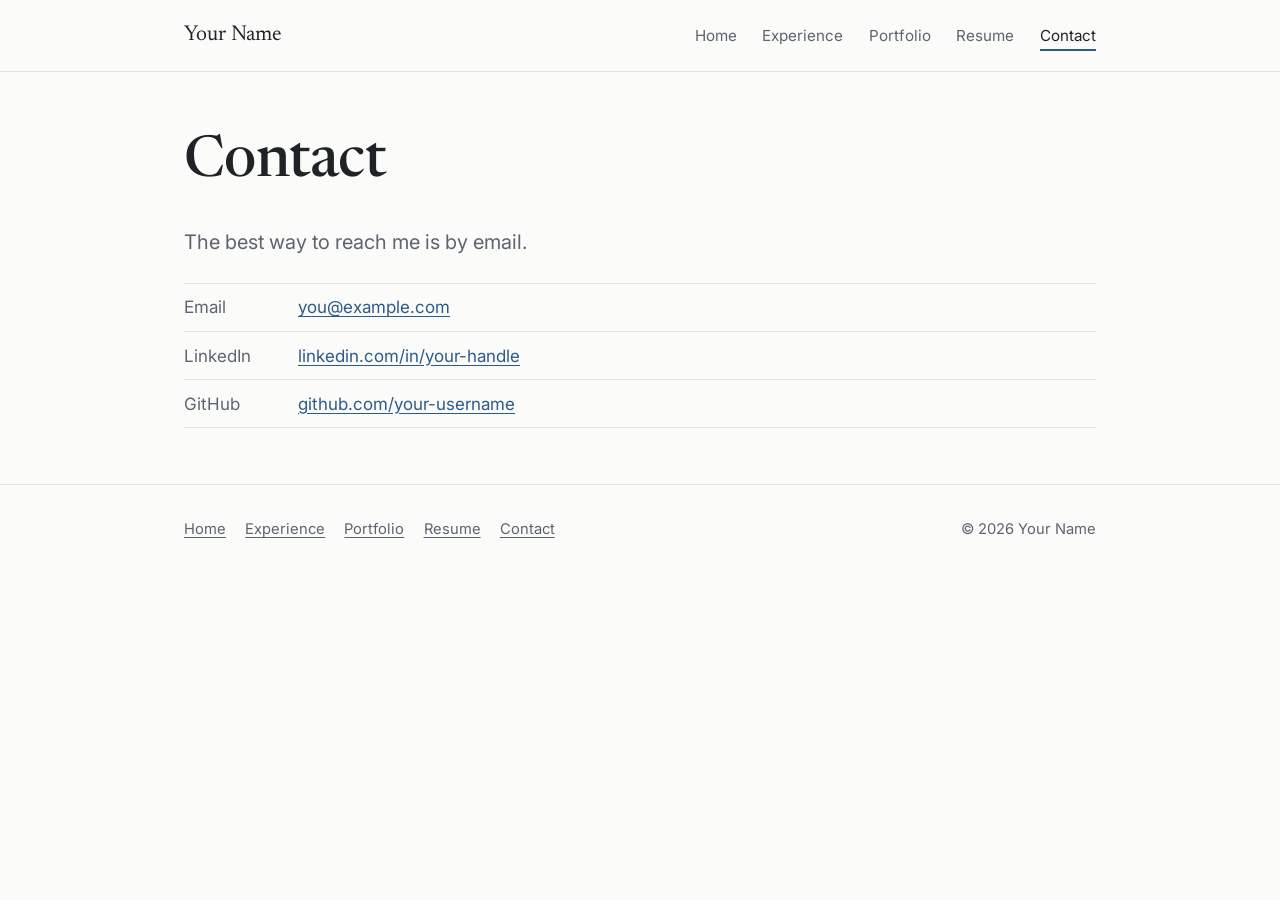
==== contact.html @ 11b72ceb "Add website files" ====
<!DOCTYPE html>
<html lang="en">
<head>
  <meta charset="utf-8">
  <meta name="viewport" content="width=device-width, initial-scale=1">
  <title>Contact — Your Name</title>
  <meta name="description" content="How to get in touch.">
  <meta property="og:title" content="Contact — Your Name">
  <meta property="og:description" content="How to get in touch.">
  <meta property="og:type" content="website">
  <link rel="preconnect" href="https://fonts.googleapis.com">
  <link rel="preconnect" href="https://fonts.gstatic.com" crossorigin>
  <link href="https://fonts.googleapis.com/css2?family=Inter:wght@400;500&family=Newsreader:opsz,wght@6..72,400;6..72,500&display=swap" rel="stylesheet">
  <link rel="stylesheet" href="style.css">
</head>
<body>
  <header class="site-header">
    <div class="wrap">
      <a class="brand" href="index.html">Your Name</a>
      <button class="nav-toggle" aria-expanded="false" aria-controls="site-nav">Menu</button>
      <nav class="site-nav" id="site-nav" aria-label="Main">
      <ul>
        <li><a href="index.html">Home</a></li>
        <li><a href="experience.html">Experience</a></li>
        <li><a href="portfolio.html">Portfolio</a></li>
        <li><a href="resume.html">Resume</a></li>
        <li><a href="contact.html" aria-current="page">Contact</a></li>
      </ul>
      </nav>
    </div>
  </header>

  <main>
    <section>
      <div class="wrap">
        <h1>Contact</h1>
        <p class="lead">The best way to reach me is by email.</p>
        <ul class="contact-list">
          <li><span>Email</span><a href="mailto:you@example.com">you@example.com</a></li>
          <li><span>LinkedIn</span><a href="https://linkedin.com/in/your-handle">linkedin.com/in/your-handle</a></li>
          <li><span>GitHub</span><a href="https://github.com/your-username">github.com/your-username</a></li>
        </ul>
      </div>
    </section>
  </main>

  <footer class="site-footer">
    <div class="wrap">
      <ul>
        <li><a href="index.html">Home</a></li>
        <li><a href="experience.html">Experience</a></li>
        <li><a href="portfolio.html">Portfolio</a></li>
        <li><a href="resume.html">Resume</a></li>
        <li><a href="contact.html">Contact</a></li>
      </ul>
      <p>&copy; <span id="year">2026</span> Your Name</p>
    </div>
  </footer>
  <script src="script.js"></script>
</body>
</html>
---- style.css ----
/* ---------- Tokens ---------- */
:root {
  --bg: #fbfbf9;
  --surface: #f2f2ee;
  --ink: #1f2328;
  --muted: #5d6470;
  --line: #e3e3dd;
  --accent: #2b5b8a;
  --accent-hover: #1d4163;
  --serif: "Newsreader", Georgia, "Times New Roman", serif;
  --sans: "Inter", system-ui, -apple-system, "Segoe UI", Roboto, sans-serif;
  --max: 960px;
}
@media (prefers-color-scheme: dark) {
  :root:not([data-theme="light"]) {
    --bg: #16181b;
    --surface: #1e2125;
    --ink: #e8e8e4;
    --muted: #a0a6b0;
    --line: #2d3136;
    --accent: #7fb0e0;
    --accent-hover: #a6c8ea;
  }
}

/* ---------- Base ---------- */
*, *::before, *::after { box-sizing: border-box; }
html { scroll-behavior: smooth; }
body {
  margin: 0;
  background: var(--bg);
  color: var(--ink);
  font-family: var(--sans);
  font-size: 1.0625rem;
  line-height: 1.65;
  -webkit-font-smoothing: antialiased;
}
img { max-width: 100%; display: block; }
a { color: var(--accent); text-underline-offset: 3px; }
a:hover { color: var(--accent-hover); }
:focus-visible { outline: 2px solid var(--accent); outline-offset: 3px; border-radius: 2px; }

h1, h2, h3 { font-family: var(--serif); font-weight: 500; line-height: 1.2; margin: 0 0 .5em; }
h1 { font-size: clamp(2.4rem, 6vw, 3.6rem); letter-spacing: -0.01em; }
h2 { font-size: 1.8rem; }
h3 { font-size: 1.25rem; }
p { margin: 0 0 1.1em; max-width: 65ch; }
.lead { font-size: 1.25rem; color: var(--muted); }
.muted { color: var(--muted); }

.wrap { max-width: var(--max); margin: 0 auto; padding: 0 1.5rem; }
section { padding: 3.5rem 0; }
section + section { border-top: 1px solid var(--line); }

/* ---------- Header / nav ---------- */
.site-header { border-bottom: 1px solid var(--line); }
.site-header .wrap {
  display: flex; align-items: center; justify-content: space-between;
  gap: 1rem; padding-top: 1.1rem; padding-bottom: 1.1rem;
}
.brand { font-family: var(--serif); font-size: 1.35rem; color: var(--ink); text-decoration: none; }
.site-nav ul { list-style: none; display: flex; gap: 1.6rem; margin: 0; padding: 0; }
.site-nav a { color: var(--muted); text-decoration: none; font-size: .95rem; padding: .25rem 0; border-bottom: 2px solid transparent; }
.site-nav a:hover { color: var(--ink); }
.site-nav a[aria-current="page"] { color: var(--ink); border-bottom-color: var(--accent); }

.nav-toggle {
  display: none; background: none; border: 1px solid var(--line); color: var(--ink);
  font: inherit; font-size: .9rem; padding: .35rem .8rem; border-radius: 6px; cursor: pointer;
}
@media (max-width: 680px) {
  .nav-toggle { display: block; }
  .site-header .wrap { flex-wrap: wrap; }
  .site-nav { width: 100%; display: none; }
  .site-nav.open { display: block; }
  .site-nav ul { flex-direction: column; gap: .4rem; padding: .6rem 0 .2rem; }
}

/* ---------- Home ---------- */
.hero { padding: 4.5rem 0 3.5rem; }
.hero-grid { display: grid; grid-template-columns: 1.3fr 1fr; gap: 3rem; align-items: center; }
.hero-photo { aspect-ratio: 4 / 5; width: 100%; object-fit: cover; border-radius: 8px; background: var(--surface); }
@media (max-width: 780px) {
  .hero-grid { grid-template-columns: 1fr; gap: 2rem; }
  .hero-photo { max-width: 320px; }
}

.button {
  display: inline-block; background: var(--accent); color: #fff; text-decoration: none;
  padding: .7rem 1.4rem; border-radius: 6px; font-weight: 500; margin-top: .5rem;
}
.button:hover { background: var(--accent-hover); color: #fff; }
@media (prefers-color-scheme: dark) { :root:not([data-theme="light"]) .button { color: #101214; } :root:not([data-theme="light"]) .button:hover { color: #101214; } }

.cards { display: grid; grid-template-columns: repeat(auto-fit, minmax(260px, 1fr)); gap: 1.5rem; margin-top: 2rem; }
.card { background: var(--surface); border-radius: 8px; padding: 1.5rem; }
.card h3 { margin-bottom: .4rem; }
.card p { margin: 0; color: var(--muted); font-size: .98rem; }
.card a.card-link { display: inline-block; margin-top: .8rem; font-size: .95rem; }

/* ---------- Experience / Resume ---------- */
.entry { display: grid; grid-template-columns: 180px 1fr; gap: 1rem 2rem; padding: 1.6rem 0; border-top: 1px solid var(--line); }
.entry:first-of-type { border-top: 0; }
.entry .when { color: var(--muted); font-size: .92rem; }
.entry h3 { margin-bottom: .1rem; }
.entry .where { color: var(--muted); margin-bottom: .6rem; }
.entry ul { margin: 0; padding-left: 1.1rem; max-width: 65ch; }
.entry li { margin-bottom: .35rem; }
@media (max-width: 680px) { .entry { grid-template-columns: 1fr; gap: .3rem; } }

/* ---------- Contact ---------- */
.contact-list { list-style: none; padding: 0; margin: 1.5rem 0 0; }
.contact-list li { padding: .6rem 0; border-top: 1px solid var(--line); display: flex; gap: 1.5rem; }
.contact-list li:last-child { border-bottom: 1px solid var(--line); }
.contact-list span { color: var(--muted); min-width: 90px; }

/* ---------- Footer ---------- */
.site-footer { border-top: 1px solid var(--line); padding: 2rem 0 3rem; font-size: .92rem; color: var(--muted); }
.site-footer .wrap { display: flex; flex-wrap: wrap; justify-content: space-between; gap: 1rem; }
.site-footer ul { list-style: none; display: flex; gap: 1.2rem; margin: 0; padding: 0; }
.site-footer a { color: var(--muted); }
.site-footer a:hover { color: var(--ink); }

@media (prefers-reduced-motion: reduce) { html { scroll-behavior: auto; } }
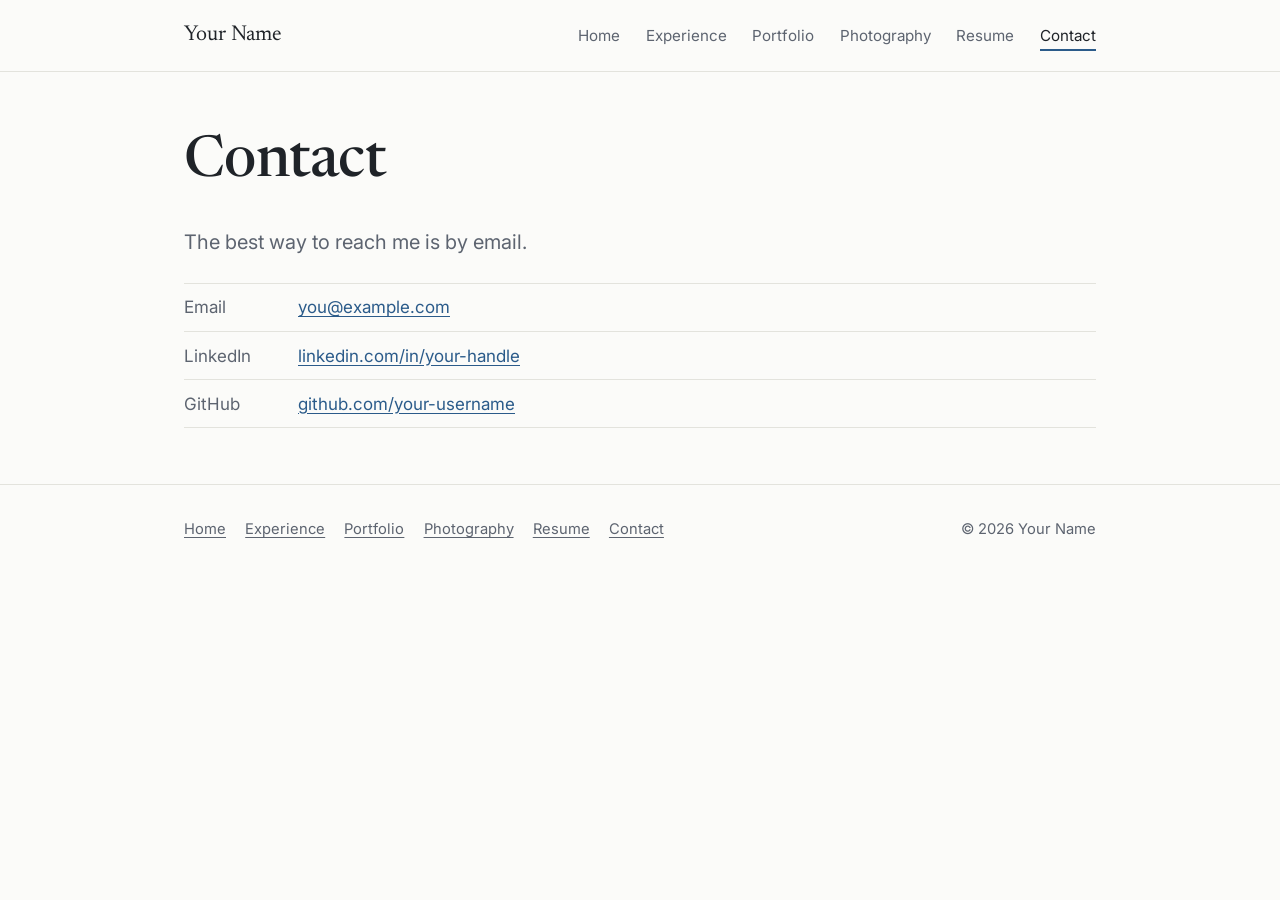
==== commit 678e0385: "Add photography portfolio" ====
--- a/contact.html
+++ b/contact.html
@@ -23,6 +23,7 @@
         <li><a href="index.html">Home</a></li>
         <li><a href="experience.html">Experience</a></li>
         <li><a href="portfolio.html">Portfolio</a></li>
+        <li><a href="photography.html">Photography</a></li>
         <li><a href="resume.html">Resume</a></li>
         <li><a href="contact.html" aria-current="page">Contact</a></li>
       </ul>
@@ -50,6 +51,7 @@
         <li><a href="index.html">Home</a></li>
         <li><a href="experience.html">Experience</a></li>
         <li><a href="portfolio.html">Portfolio</a></li>
+        <li><a href="photography.html">Photography</a></li>
         <li><a href="resume.html">Resume</a></li>
         <li><a href="contact.html">Contact</a></li>
       </ul>
--- a/style.css
+++ b/style.css
@@ -122,3 +122,11 @@
 .site-footer a:hover { color: var(--ink); }
 
 @media (prefers-reduced-motion: reduce) { html { scroll-behavior: auto; } }
+
+/* ---------- Photography gallery ---------- */
+.gallery { columns: 3 260px; column-gap: 1rem; margin-top: 2rem; }
+.gallery figure { margin: 0 0 1rem; break-inside: avoid; }
+.gallery img { width: 100%; height: auto; min-height: 180px; border-radius: 4px; background: var(--surface); }
+.gallery a { display: block; }
+.gallery a:hover img { opacity: .92; }
+.gallery figcaption { font-size: .88rem; color: var(--muted); padding-top: .4rem; }
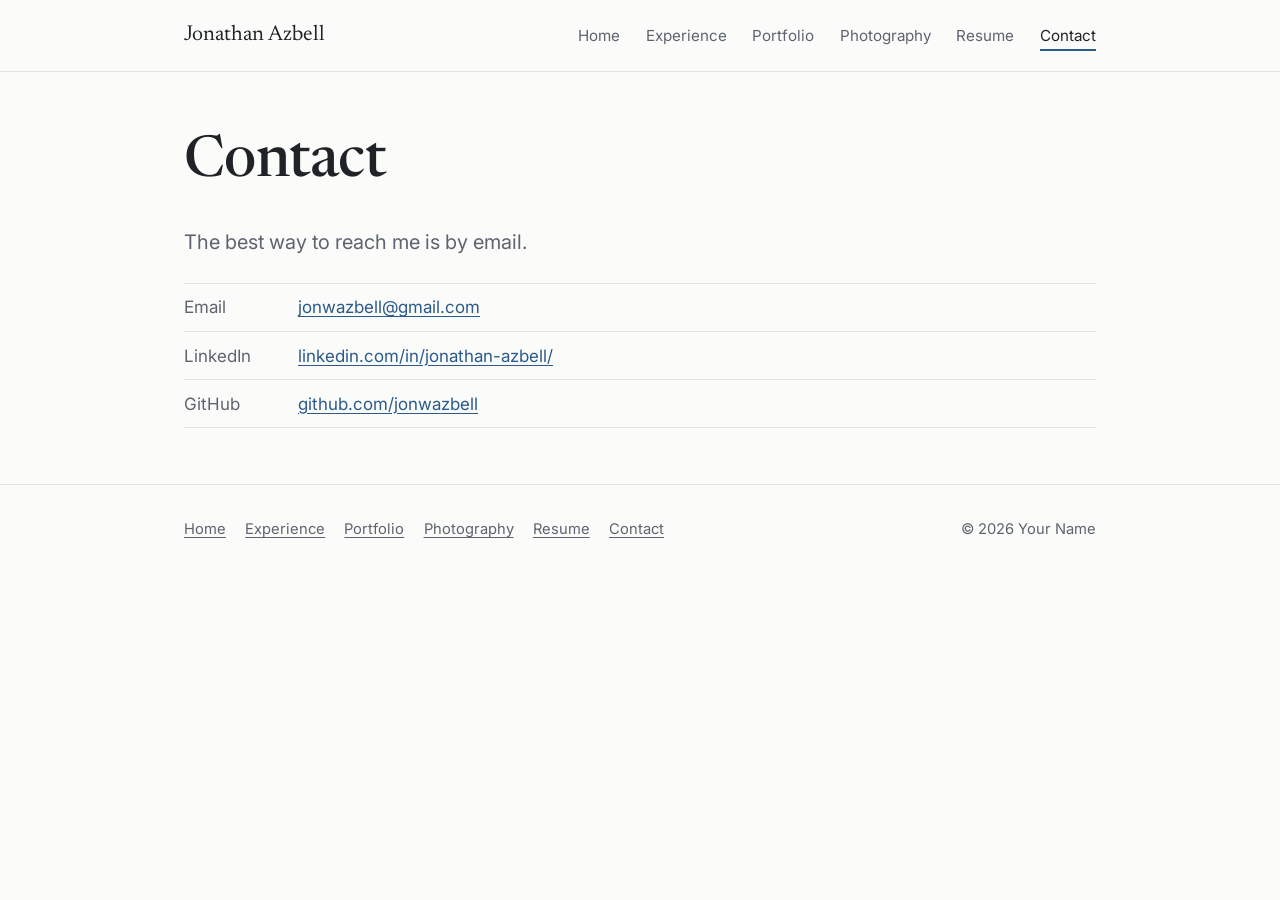
==== commit a29ddd7a: "updated some of index and contact" ====
--- a/contact.html
+++ b/contact.html
@@ -3,7 +3,7 @@
 <head>
   <meta charset="utf-8">
   <meta name="viewport" content="width=device-width, initial-scale=1">
-  <title>Contact — Your Name</title>
+  <title>Contact — Jonathan Azbell</title>
   <meta name="description" content="How to get in touch.">
   <meta property="og:title" content="Contact — Your Name">
   <meta property="og:description" content="How to get in touch.">
@@ -16,7 +16,7 @@
 <body>
   <header class="site-header">
     <div class="wrap">
-      <a class="brand" href="index.html">Your Name</a>
+      <a class="brand" href="index.html">Jonathan Azbell</a>
       <button class="nav-toggle" aria-expanded="false" aria-controls="site-nav">Menu</button>
       <nav class="site-nav" id="site-nav" aria-label="Main">
       <ul>
@@ -37,9 +37,9 @@
         <h1>Contact</h1>
         <p class="lead">The best way to reach me is by email.</p>
         <ul class="contact-list">
-          <li><span>Email</span><a href="mailto:you@example.com">you@example.com</a></li>
-          <li><span>LinkedIn</span><a href="https://linkedin.com/in/your-handle">linkedin.com/in/your-handle</a></li>
-          <li><span>GitHub</span><a href="https://github.com/your-username">github.com/your-username</a></li>
+          <li><span>Email</span><a href="mailto:jonwazbell@gmail.com">jonwazbell@gmail.com</a></li>
+          <li><span>LinkedIn</span><a href="https://www.linkedin.com/in/jonathan-azbell/">linkedin.com/in/jonathan-azbell/</a></li>
+          <li><span>GitHub</span><a href="https://github.com/jonwazbell">github.com/jonwazbell</a></li>
         </ul>
       </div>
     </section>
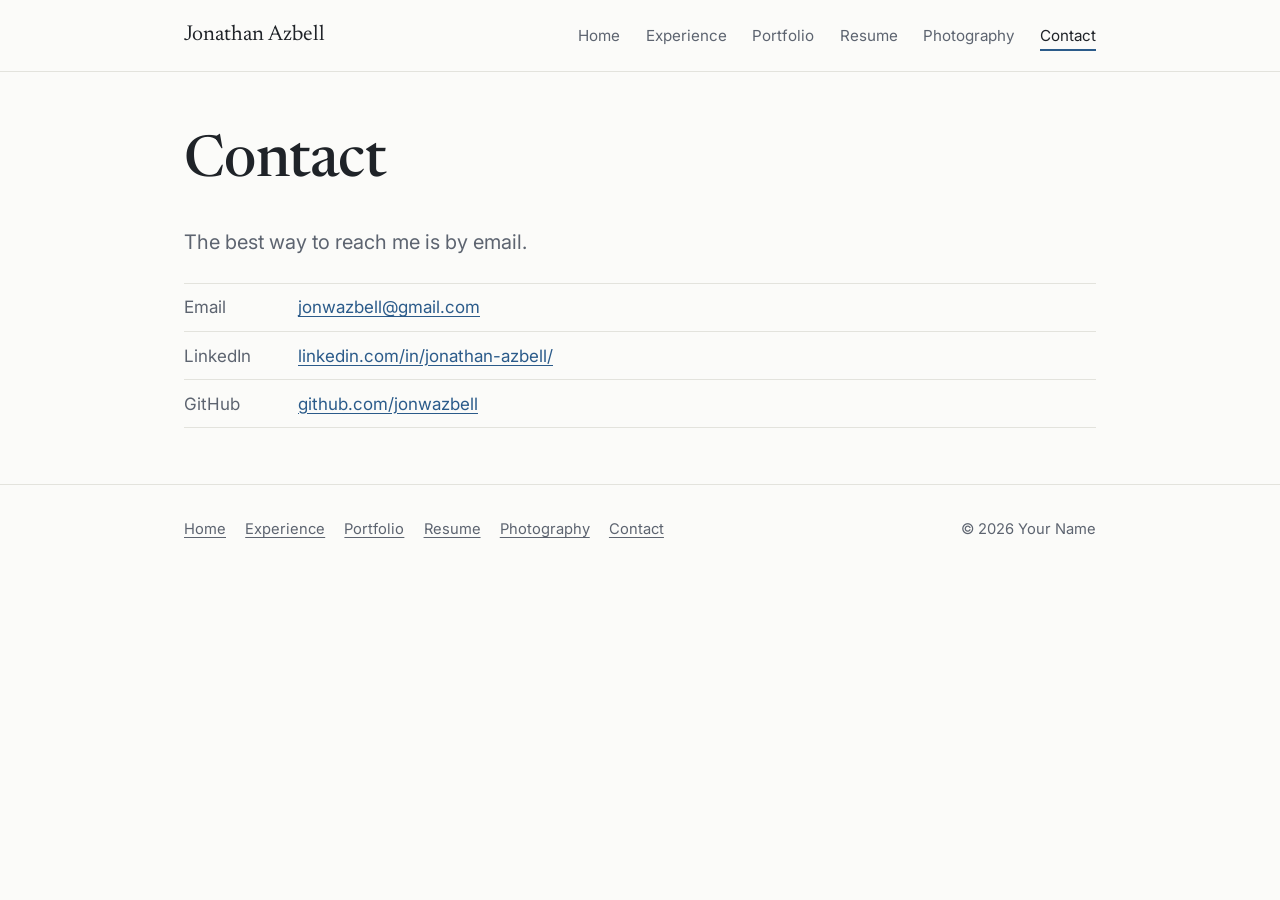
==== commit 93dc11a4: "switched order of photography and resume hyperlink on every page" ====
--- a/contact.html
+++ b/contact.html
@@ -23,8 +23,8 @@
         <li><a href="index.html">Home</a></li>
         <li><a href="experience.html">Experience</a></li>
         <li><a href="portfolio.html">Portfolio</a></li>
+        <li><a href="resume.html">Resume</a></li>
         <li><a href="photography.html">Photography</a></li>
-        <li><a href="resume.html">Resume</a></li>
         <li><a href="contact.html" aria-current="page">Contact</a></li>
       </ul>
       </nav>
@@ -51,8 +51,8 @@
         <li><a href="index.html">Home</a></li>
         <li><a href="experience.html">Experience</a></li>
         <li><a href="portfolio.html">Portfolio</a></li>
+        <li><a href="resume.html">Resume</a></li>
         <li><a href="photography.html">Photography</a></li>
-        <li><a href="resume.html">Resume</a></li>
         <li><a href="contact.html">Contact</a></li>
       </ul>
       <p>&copy; <span id="year">2026</span> Your Name</p>
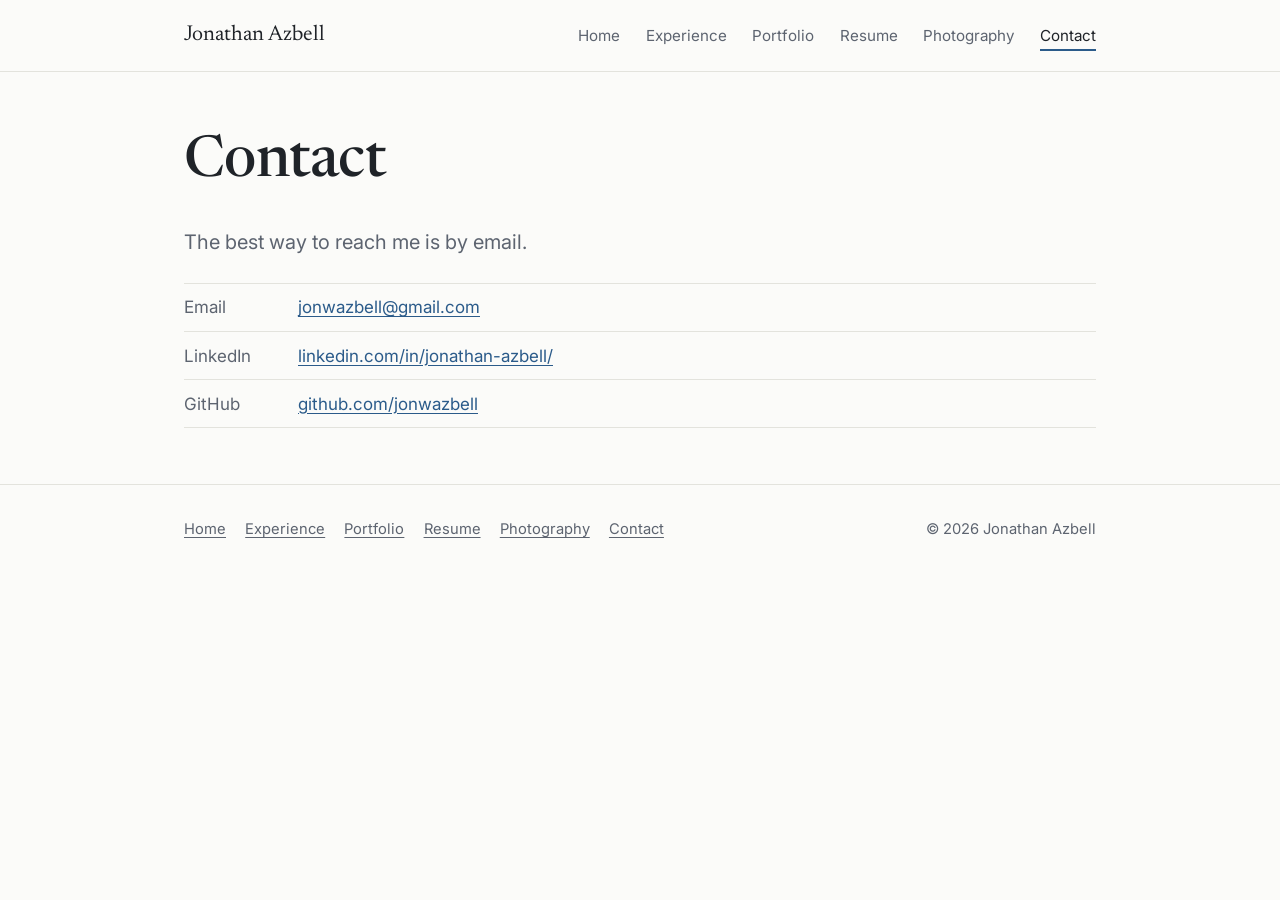
==== commit bf4892f6: "Added main photo" ====
--- a/contact.html
+++ b/contact.html
@@ -5,7 +5,7 @@
   <meta name="viewport" content="width=device-width, initial-scale=1">
   <title>Contact — Jonathan Azbell</title>
   <meta name="description" content="How to get in touch.">
-  <meta property="og:title" content="Contact — Your Name">
+  <meta property="og:title" content="Contact — Jonathan Azbell">
   <meta property="og:description" content="How to get in touch.">
   <meta property="og:type" content="website">
   <link rel="preconnect" href="https://fonts.googleapis.com">
@@ -55,7 +55,7 @@
         <li><a href="photography.html">Photography</a></li>
         <li><a href="contact.html">Contact</a></li>
       </ul>
-      <p>&copy; <span id="year">2026</span> Your Name</p>
+      <p>&copy; <span id="year">2026</span> Jonathan Azbell</p>
     </div>
   </footer>
   <script src="script.js"></script>
--- a/style.css
+++ b/style.css
@@ -123,10 +123,21 @@
 
 @media (prefers-reduced-motion: reduce) { html { scroll-behavior: auto; } }
 
+
 /* ---------- Photography gallery ---------- */
-.gallery { columns: 3 260px; column-gap: 1rem; margin-top: 2rem; }
-.gallery figure { margin: 0 0 1rem; break-inside: avoid; }
-.gallery img { width: 100%; height: auto; min-height: 180px; border-radius: 4px; background: var(--surface); }
+/* Photos sit in rows; wider (landscape) photos get more width, so each row is about the same height. */
+.gallery { display: flex; flex-wrap: wrap; gap: 1rem; margin-top: 2rem; }
+.gallery::after { content: ""; flex-grow: 10; } /* keeps a short last row from stretching */
+.gallery figure {
+  --r: 1.5;                          /* width / height of the photo; set by script.js */
+  margin: 0;
+  flex-grow: var(--r);
+  flex-basis: calc(var(--r) * 240px); /* 240px is the target row height */
+}
 .gallery a { display: block; }
+.gallery img {
+  width: 100%; height: auto; aspect-ratio: 3 / 2; object-fit: cover;
+  border-radius: 4px; background: var(--surface);
+}
 .gallery a:hover img { opacity: .92; }
-.gallery figcaption { font-size: .88rem; color: var(--muted); padding-top: .4rem; }
+.gallery figcaption { font-size: .88rem; color: var(--muted); padding-top: .4rem; }
